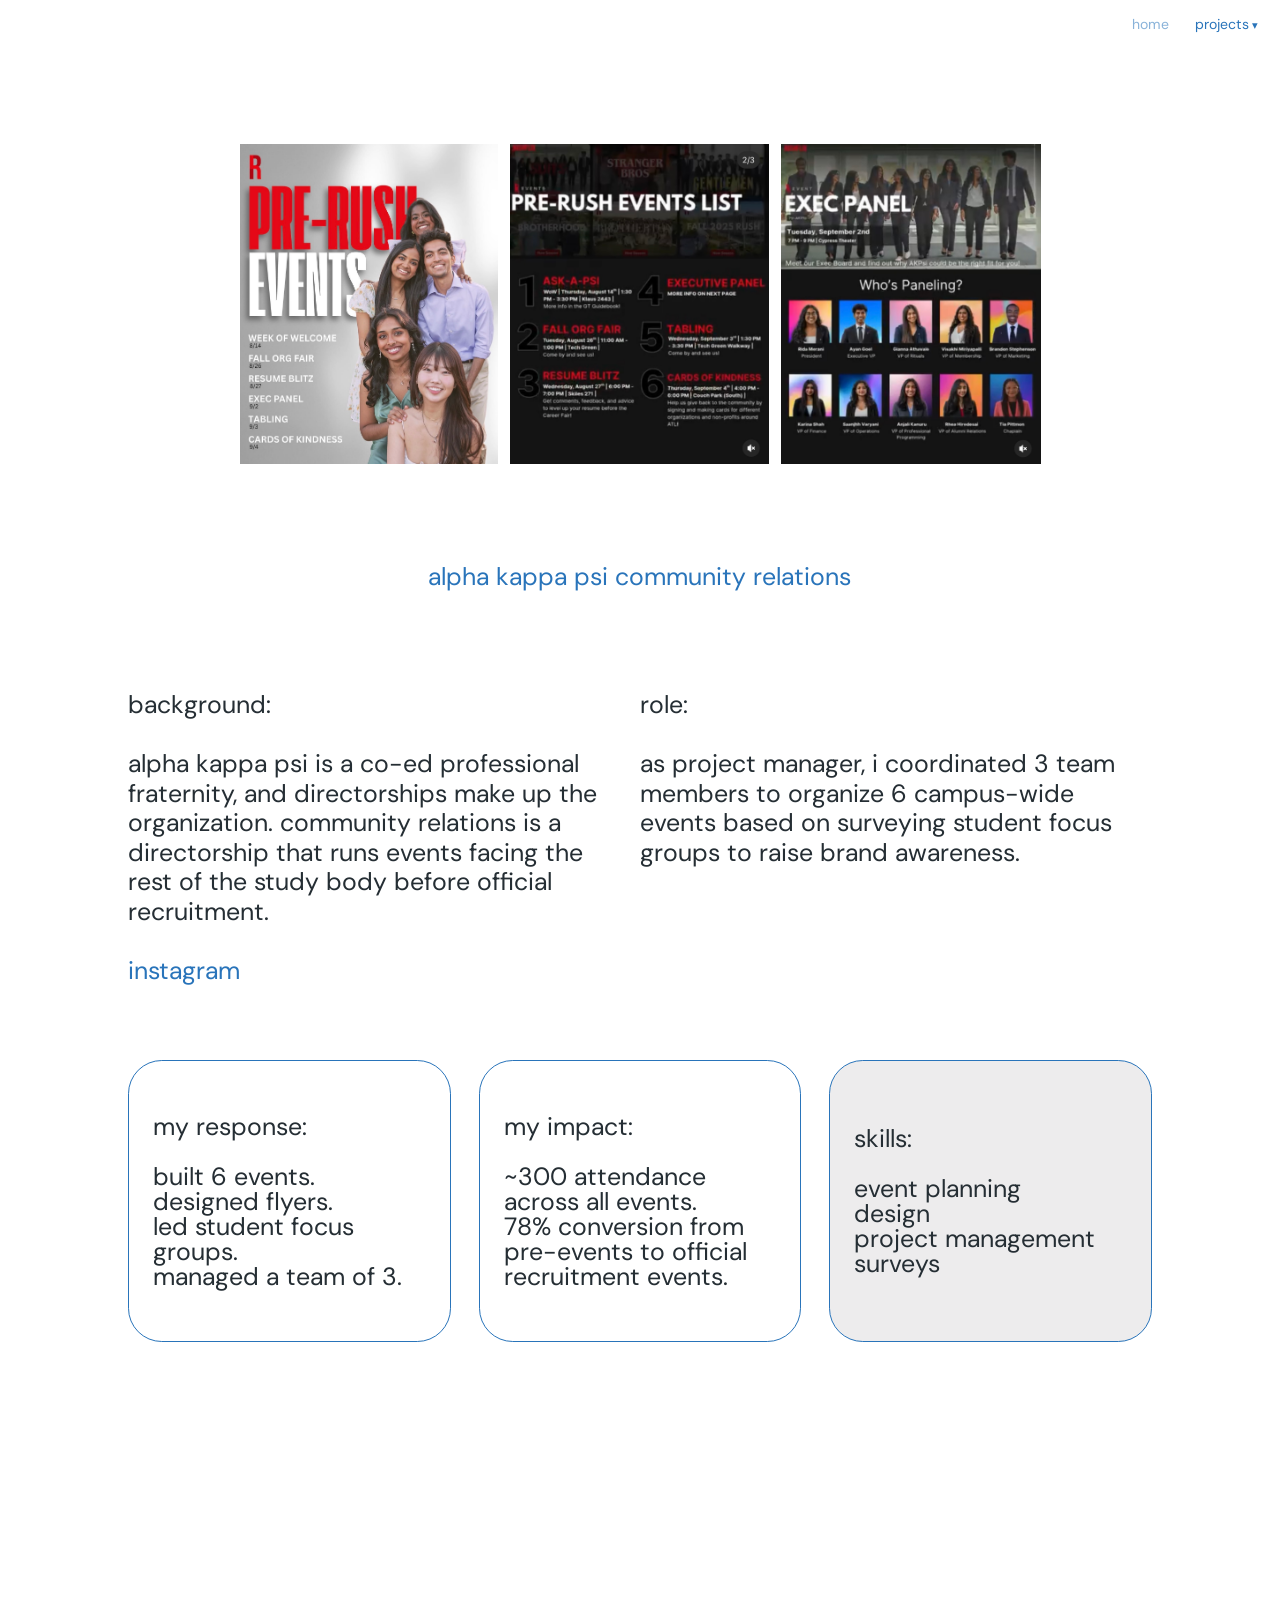
==== alpha-kappa-psi.html @ 2f1fa9ff "Split projects into separate pages with a projects dropdown Cover images are square; rounded project" ====
<!doctype html>
<html lang="en">
<head>
  <meta charset="utf-8">
  <meta name="viewport" content="width=device-width, initial-scale=1">
  <title>alpha kappa psi | Kate Kwon</title>
  <meta name="description" content="Kate Kwon — marketing portfolio. Business student concentrating in marketing at Georgia Tech.">
  <link rel="preconnect" href="https://fonts.googleapis.com">
  <link rel="preconnect" href="https://fonts.gstatic.com" crossorigin>
  <link rel="stylesheet" href="https://fonts.googleapis.com/css2?family=DM+Sans:ital,opsz,wght@0,9..40,400;1,9..40,400&display=swap">
  <link rel="stylesheet" href="css/style.css">
</head>
<body>

<nav class="site-nav" aria-label="Site">
  <button class="nav-toggle" type="button" aria-expanded="false" aria-controls="nav-list">menu</button>
  <ul id="nav-list">
    <li><a href="index.html">home</a></li>
    <li class="has-menu">
      <button class="menu-btn" type="button" aria-expanded="false" aria-controls="projects-menu" aria-current="true">projects</button>
      <ul id="projects-menu" class="submenu">
        <li><a href="alpha-kappa-psi.html" aria-current="page">alpha kappa psi</a></li>
        <li><a href="bits-of-good.html">bits of good</a></li>
        <li><a href="good-molecules.html">good molecules</a></li>
        <li><a href="matmerize.html">matmerize</a></li>
        <li><a href="mengseats.html">mengseats</a></li>
        <li><a href="minturn-whisky.html">minturn whisky</a></li>
        <li><a href="scheller-college-of-business.html">scheller college of business</a></li>
      </ul>
    </li>
  </ul>
</nav>

<main>

<!-- ============ 2. alpha kappa psi ============ -->
<section id="alpha-kappa-psi" class="page project">
  <div class="board" style="--h:1768">
    <div class="m-grid">
      <div class="el img cover" style="--x:255.6;--y:153.2;--w:276.0;--h:342.3"><img src="assets/img/akpsi-1.jpg" alt="Pre-rush events poster" loading="lazy"></div>
      <div class="el img cover" style="--x:544.1;--y:153.2;--w:276.9;--h:342.3"><img src="assets/img/akpsi-2.jpg" alt="Pre-rush events list" loading="lazy"></div>
      <div class="el img cover" style="--x:833.3;--y:153.2;--w:277.2;--h:342.3"><img src="assets/img/akpsi-3.jpg" alt="Exec panel event graphic" loading="lazy"></div>
    </div>
    <h2 class="el title" style="--x:455.7;--y:600.4;--w:454.6">alpha kappa psi community relations</h2>
    <p class="el t" style="--x:136.6;--y:736.8;--w:503.3">background:

alpha kappa psi is a co-ed professional fraternity, and directorships make up the organization. community relations is a directorship that runs events facing the rest of the study body before official recruitment.

<a href="https://www.instagram.com/gtakpsi/" target="_blank" rel="noopener">instagram</a></p>
    <p class="el t" style="--x:683;--y:736.8;--w:546.4">role:

as project manager, i coordinated 3 team members to organize 6 campus-wide events based on surveying student focus groups to raise brand awareness.</p>
    <div class="el card" style="--x:136.6;--y:1131.3;--w:344.6;--h:301.4"><p>my response:

built 6 events.
designed flyers.
led student focus groups.
managed a team of 3.</p></div>
    <div class="el card" style="--x:510.7;--y:1131.3;--w:344.6;--h:301.4"><p>my impact:

~300 attendance across all events.
78% conversion from pre-events to official recruitment events.</p></div>
    <div class="el card fill" style="--x:884.8;--y:1131.3;--w:344.6;--h:301.4"><p>skills:

event planning
design
project management
surveys</p></div>
  </div>
</section>

</main>

<script src="js/main.js"></script>
</body>
</html>
---- css/style.css ----
/*
  Layout model: every Canva page is a 1366px-wide artboard. Elements carry their
  Canva geometry as unitless custom properties (--x, --y, --w, --h) and are
  scaled to the viewport with --u (one Canva pixel). Below 760px the artboard is
  dropped and elements flow in source order (see "Mobile" at the bottom).
*/

:root {
  --blue: #2974ba;
  --ink: #252e34;
  --card-fill: #edeced;
  --bg: #ffffff;
  --font: "DM Sans", system-ui, -apple-system, "Segoe UI", sans-serif;
}

* { box-sizing: border-box; }

html { scroll-behavior: smooth; }

body {
  margin: 0;
  background: var(--bg);
  color: var(--ink);
  font-family: var(--font);
  -webkit-font-smoothing: antialiased;
}

a { color: var(--blue); text-decoration: none; }
a:hover { text-decoration: underline; }

/* ---------- Navigation ---------- */

.site-nav {
  position: fixed;
  inset: 0 0 auto 0;
  z-index: 10;
  container-type: inline-size;
  pointer-events: none;
}

.site-nav ul { margin: 0; padding: 0; list-style: none; }

#nav-list {
  --u: calc(100cqw / 1366);
  display: flex;
  justify-content: flex-end;
  gap: calc(28 * var(--u));
  padding: calc(14 * var(--u)) calc(24 * var(--u)) 0 0;
  pointer-events: auto;
}

.site-nav a,
.menu-btn {
  font: inherit;
  font-size: max(11px, calc(15 * var(--u)));
  color: var(--blue);
  opacity: 0.55;
  white-space: nowrap;
}

.menu-btn {
  padding: 0;
  border: 0;
  background: none;
  cursor: pointer;
}

.menu-btn::after { content: " ▾"; font-size: 0.8em; }

.site-nav [aria-current] { opacity: 1; }

/* "projects" dropdown */
.has-menu { position: relative; }

.site-nav .submenu {
  position: absolute;
  top: 100%;
  right: 0;
  display: none;
  min-width: max-content;
  margin-top: calc(8 * var(--u));
  padding: calc(10 * var(--u)) calc(16 * var(--u));
  background: var(--bg);
  border: max(1px, calc(2 * var(--u))) solid var(--blue);
  border-radius: calc(16 * var(--u));
  text-align: right;
}

/* Invisible bridge so the menu stays open while the pointer moves down to it. */
.submenu::before { content: ""; position: absolute; inset: calc(-10 * var(--u)) 0 100% 0; }

.submenu a { display: block; line-height: 1.9; }

.has-menu:hover .submenu,
.has-menu:focus-within .submenu,
.has-menu.open .submenu { display: block; }

.nav-toggle { display: none; }

/* ---------- Artboard ---------- */

.page {
  container-type: inline-size;
  scroll-margin-top: 0;
}

.board {
  --u: calc(100cqw / 1366);
  position: relative;
  width: 100%;
  height: calc(var(--h) * var(--u));
  overflow: hidden;
}

.el {
  position: absolute;
  left: calc(var(--x) * var(--u));
  top: calc(var(--y) * var(--u));
  width: calc(var(--w) * var(--u));
  margin: 0;
}

/* ---------- Text ---------- */

.t {
  font-size: calc(26.667 * var(--u));
  line-height: 1.18;
  white-space: pre-line;
  overflow-wrap: break-word;
}

.t em, .card em { font-style: italic; }

.display {
  font-size: calc(106.666 * var(--u));
  line-height: 0.83;
  letter-spacing: 0.045em;
  color: var(--blue);
  font-weight: normal;
}

.title {
  font-size: calc(26.667 * var(--u));
  line-height: 1.11;
  color: var(--blue);
  text-align: center;
  font-weight: normal;
}

.caption {
  color: var(--blue);
  font-style: italic;
  text-align: center;
}

/* ---------- Images ---------- */

/* Frame = Canva rect; the <img> inside reproduces Canva's imageBox crop. */
.img {
  height: calc(var(--h) * var(--u));
  overflow: hidden;
  background: repeating-linear-gradient(45deg, #f2f2f2 0 10px, #e6e6e6 10px 20px);
}

.img img {
  position: absolute;
  display: block;
  max-width: none;
  left: calc(var(--ix, 0) / var(--w) * 100%);
  top: calc(var(--iy, 0) / var(--h) * 100%);
  width: calc(var(--iw, var(--w)) / var(--w) * 100%);
  height: calc(var(--ih, var(--h)) / var(--h) * 100%);
}

.img.framed::after {
  content: "";
  position: absolute;
  inset: 0;
  border: max(1px, calc(2 * var(--u))) solid var(--ink);
  pointer-events: none;
}

.img.hero-bg { background: none; }

/* Project-page images sit in rounded frames (36px, as in the Canva SVG exports)
   with the same 2px ink border as the other outlines. Cover images stay square. */
.project .img:not(.cover):not(.svg) { border-radius: calc(36 * var(--u)); }
.project .img:not(.cover):not(.svg)::after {
  content: "";
  position: absolute;
  inset: 0;
  border: max(1px, calc(2 * var(--u))) solid var(--ink);
  border-radius: inherit;
  pointer-events: none;
}

/* SVG exports from Canva already include their own crop, corners and stroke. */
.img.svg { background: none; border-radius: 0 !important; }

/* Rounded outline drawn around a group of images. */
.outline {
  height: calc(var(--h) * var(--u));
  border: max(1px, calc(2 * var(--u))) solid var(--ink);
  border-radius: calc(var(--r, 36) * var(--u));
  pointer-events: none;
}

/* ---------- Cards ---------- */

.card {
  height: calc(var(--h) * var(--u));
  display: flex;
  align-items: center;
  padding: calc(18 * var(--u)) calc(26 * var(--u));
  border: max(1px, calc(2 * var(--u))) solid var(--blue);
  border-radius: calc(36 * var(--u));
  font-size: calc(26.667 * var(--u));
  line-height: 1;
  white-space: pre-line;
}

.card.fill { background: var(--card-fill); }

/* ---------- Mobile ---------- */

@media (max-width: 760px) {
  .site-nav { position: sticky; top: 0; background: rgba(255, 255, 255, 0.96); container-type: normal; }
  .nav-toggle {
    display: block;
    margin-left: auto;
    padding: 12px 16px;
    border: 0;
    background: none;
    color: var(--blue);
    font: inherit;
    font-size: 15px;
    pointer-events: auto;
  }
  #nav-list {
    display: none;
    flex-direction: column;
    gap: 0;
    padding: 0 16px 12px;
    text-align: right;
  }
  .site-nav.open #nav-list { display: flex; }
  .site-nav a, .menu-btn { font-size: 16px; line-height: 2.2; opacity: 0.7; }
  .menu-btn::after { content: ""; }
  /* Inside the mobile menu the project list is always shown, indented under "projects". */
  .site-nav .submenu { position: static; display: block; margin: 0; padding: 0 12px 0 0; border: 0; }
  .submenu a { line-height: 2; font-size: 15px; }

  .board {
    --u: 1px;
    height: auto;
    display: flex;
    flex-direction: column;
    gap: 20px;
    padding: 24px 16px 56px;
    overflow: visible;
  }

  .el { position: relative; left: auto; top: auto; width: 100%; }

  .t, .card, .title { font-size: 17px; }
  .display { font-size: 52px; }

  .img, .outline { height: auto; aspect-ratio: var(--w) / var(--h); }
  .img.framed::after, .project .img::after, .outline, .card { border-width: 1.5px; }

  .card { height: auto; padding: 20px 22px; border-radius: 24px; line-height: 1.15; }

  .outline { display: none; }

  /* Rows of small images become a two-column grid. */
  .m-grid { display: grid; grid-template-columns: repeat(2, 1fr); gap: 10px; }
  .m-grid > .el { width: 100%; }

  .m-center { align-self: center; width: min(100%, 320px); }

  /* Home hero: signature stays full width, photo grid below it. */
  .page-hero .board { padding: 0 0 24px; gap: 0; }
  /* Crop the frame to the signature band (~215 Canva px tall) and keep the SVG's own aspect. */
  .page-hero .hero-bg { aspect-ratio: 1367.5 / 215; }
  .page-hero .hero-bg img { height: auto; top: calc(-20.8 / 215 * 100%); }
  .page-hero .m-grid { padding: 0 16px; }
}
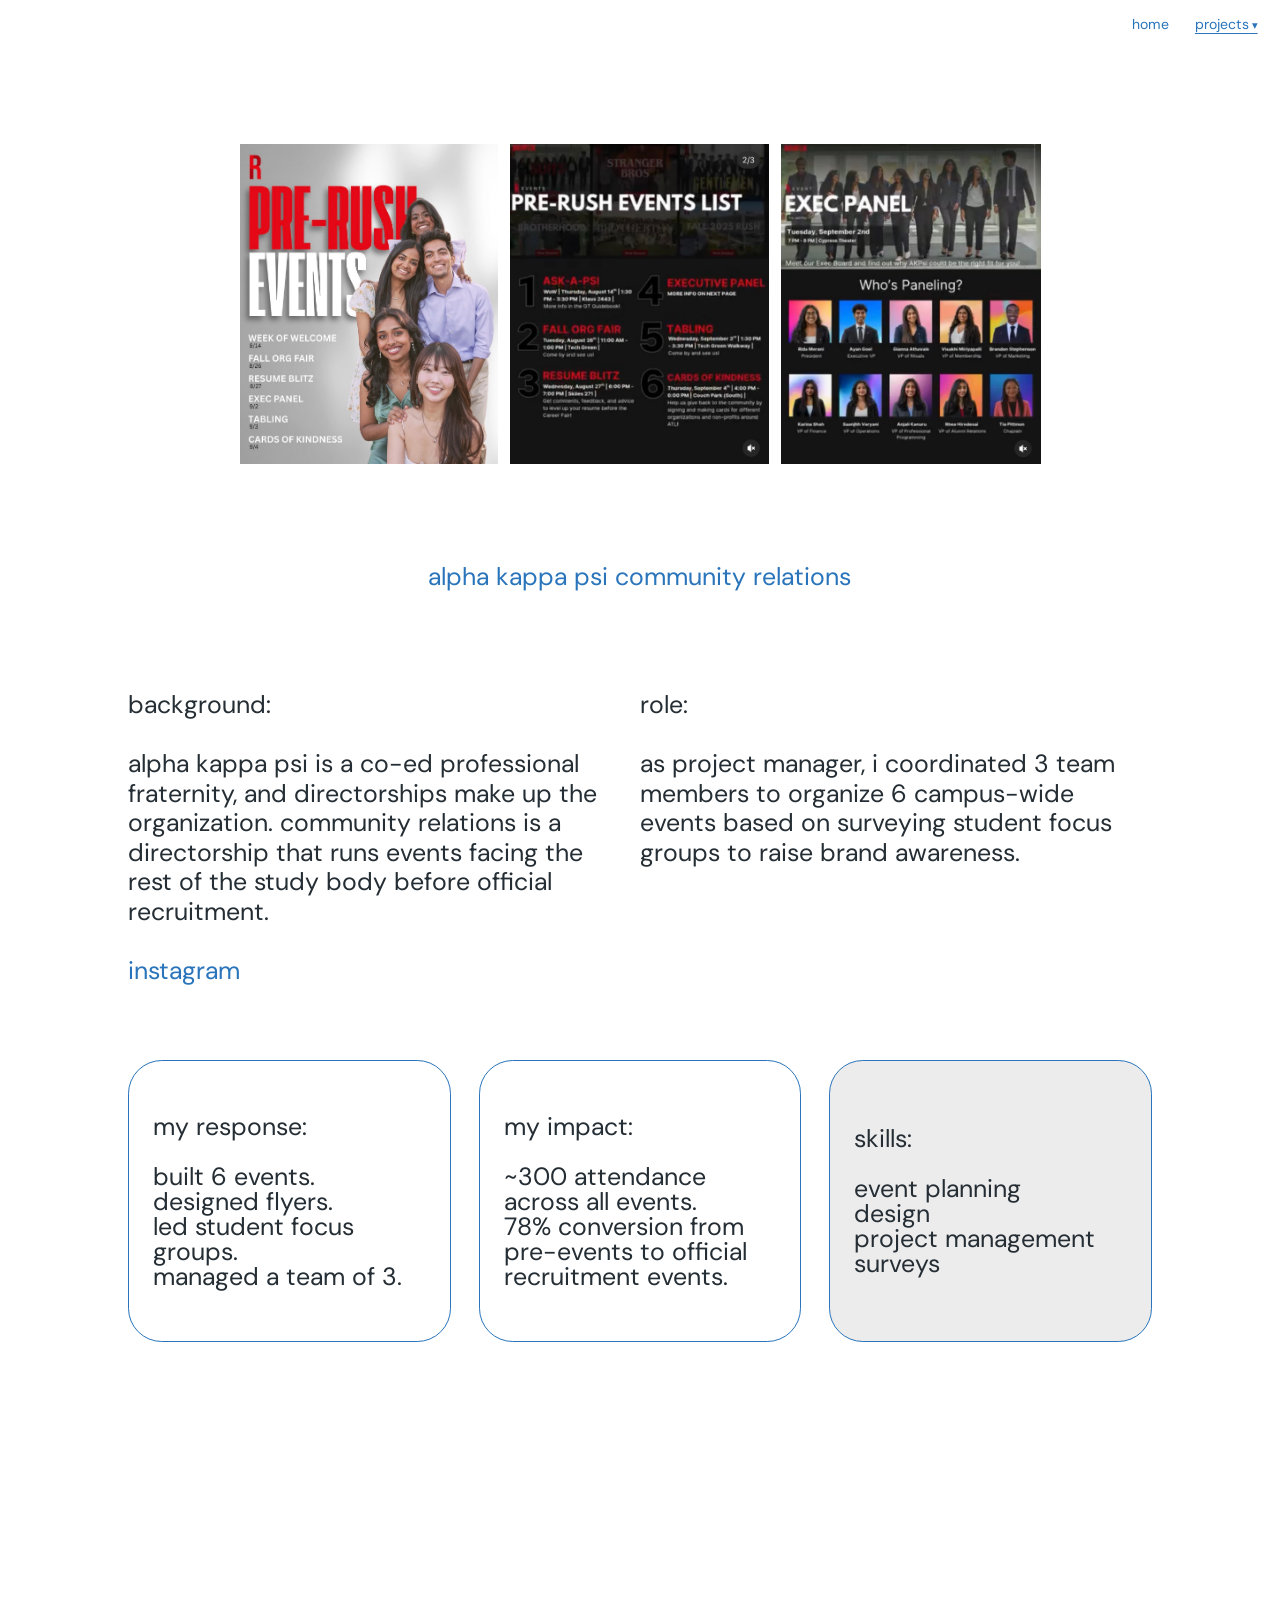
==== commit 2f98d922: "Accessibility and interaction polish Nav at full-contrast blue with the current page underlined, key" ====
--- a/alpha-kappa-psi.html
+++ b/alpha-kappa-psi.html
@@ -4,13 +4,14 @@
   <meta charset="utf-8">
   <meta name="viewport" content="width=device-width, initial-scale=1">
   <title>alpha kappa psi | Kate Kwon</title>
-  <meta name="description" content="Kate Kwon — marketing portfolio. Business student concentrating in marketing at Georgia Tech.">
+  <meta name="description" content="alpha kappa psi is a co-ed professional fraternity, and directorships make up the organization. community relations is a directorship that runs events facing the rest of the study body before official recruitment.">
   <link rel="preconnect" href="https://fonts.googleapis.com">
   <link rel="preconnect" href="https://fonts.gstatic.com" crossorigin>
   <link rel="stylesheet" href="https://fonts.googleapis.com/css2?family=DM+Sans:ital,opsz,wght@0,9..40,400;1,9..40,400&display=swap">
   <link rel="stylesheet" href="css/style.css">
 </head>
 <body>
+<a class="skip-link" href="#main">skip to content</a>
 
 <nav class="site-nav" aria-label="Site">
   <button class="nav-toggle" type="button" aria-expanded="false" aria-controls="nav-list">menu</button>
@@ -31,7 +32,7 @@
   </ul>
 </nav>
 
-<main>
+<main id="main">
 
 <!-- ============ 2. alpha kappa psi ============ -->
 <section id="alpha-kappa-psi" class="page project">
--- a/css/style.css
+++ b/css/style.css
@@ -27,6 +27,20 @@
 
 a { color: var(--blue); text-decoration: none; }
 a:hover { text-decoration: underline; }
+
+:focus-visible { outline: 2px solid var(--blue); outline-offset: 3px; border-radius: 2px; }
+
+.skip-link {
+  position: absolute;
+  left: 16px;
+  top: -100px;
+  z-index: 20;
+  padding: 8px 14px;
+  background: var(--bg);
+  border: 2px solid var(--blue);
+  border-radius: 999px;
+}
+.skip-link:focus { top: 12px; outline: none; }
 
 /* ---------- Navigation ---------- */
 
@@ -54,7 +68,6 @@
   font: inherit;
   font-size: max(11px, calc(15 * var(--u)));
   color: var(--blue);
-  opacity: 0.55;
   white-space: nowrap;
 }
 
@@ -67,7 +80,12 @@
 
 .menu-btn::after { content: " ▾"; font-size: 0.8em; }
 
-.site-nav [aria-current] { opacity: 1; }
+/* Current page (and "projects" while on a project page) is underlined. */
+.site-nav [aria-current] {
+  text-decoration: underline;
+  text-decoration-thickness: max(1px, calc(1.5 * var(--u)));
+  text-underline-offset: 0.3em;
+}
 
 /* "projects" dropdown */
 .has-menu { position: relative; }
@@ -76,8 +94,11 @@
   position: absolute;
   top: 100%;
   right: 0;
-  display: none;
   min-width: max-content;
+  visibility: hidden;
+  opacity: 0;
+  transform: translateY(calc(-6 * var(--u)));
+  transition: opacity 140ms ease-out, transform 140ms ease-out, visibility 0s 140ms;
   margin-top: calc(8 * var(--u));
   padding: calc(10 * var(--u)) calc(16 * var(--u));
   background: var(--bg);
@@ -93,7 +114,17 @@
 
 .has-menu:hover .submenu,
 .has-menu:focus-within .submenu,
-.has-menu.open .submenu { display: block; }
+.has-menu.open .submenu {
+  visibility: visible;
+  opacity: 1;
+  transform: none;
+  transition-delay: 0s;
+}
+
+@media (prefers-reduced-motion: reduce) {
+  html { scroll-behavior: auto; }
+  .site-nav .submenu { transition: none; }
+}
 
 .nav-toggle { display: none; }
 
@@ -170,14 +201,6 @@
   top: calc(var(--iy, 0) / var(--h) * 100%);
   width: calc(var(--iw, var(--w)) / var(--w) * 100%);
   height: calc(var(--ih, var(--h)) / var(--h) * 100%);
-}
-
-.img.framed::after {
-  content: "";
-  position: absolute;
-  inset: 0;
-  border: max(1px, calc(2 * var(--u))) solid var(--ink);
-  pointer-events: none;
 }
 
 .img.hero-bg { background: none; }
@@ -244,10 +267,18 @@
     text-align: right;
   }
   .site-nav.open #nav-list { display: flex; }
-  .site-nav a, .menu-btn { font-size: 16px; line-height: 2.2; opacity: 0.7; }
+  .site-nav a, .menu-btn { font-size: 16px; line-height: 2.2; }
   .menu-btn::after { content: ""; }
   /* Inside the mobile menu the project list is always shown, indented under "projects". */
-  .site-nav .submenu { position: static; display: block; margin: 0; padding: 0 12px 0 0; border: 0; }
+  .site-nav .submenu {
+    position: static;
+    visibility: visible;
+    opacity: 1;
+    transform: none;
+    margin: 0;
+    padding: 0 12px 0 0;
+    border: 0;
+  }
   .submenu a { line-height: 2; font-size: 15px; }
 
   .board {
@@ -266,7 +297,7 @@
   .display { font-size: 52px; }
 
   .img, .outline { height: auto; aspect-ratio: var(--w) / var(--h); }
-  .img.framed::after, .project .img::after, .outline, .card { border-width: 1.5px; }
+  .project .img::after, .outline, .card { border-width: 1.5px; }
 
   .card { height: auto; padding: 20px 22px; border-radius: 24px; line-height: 1.15; }
 
